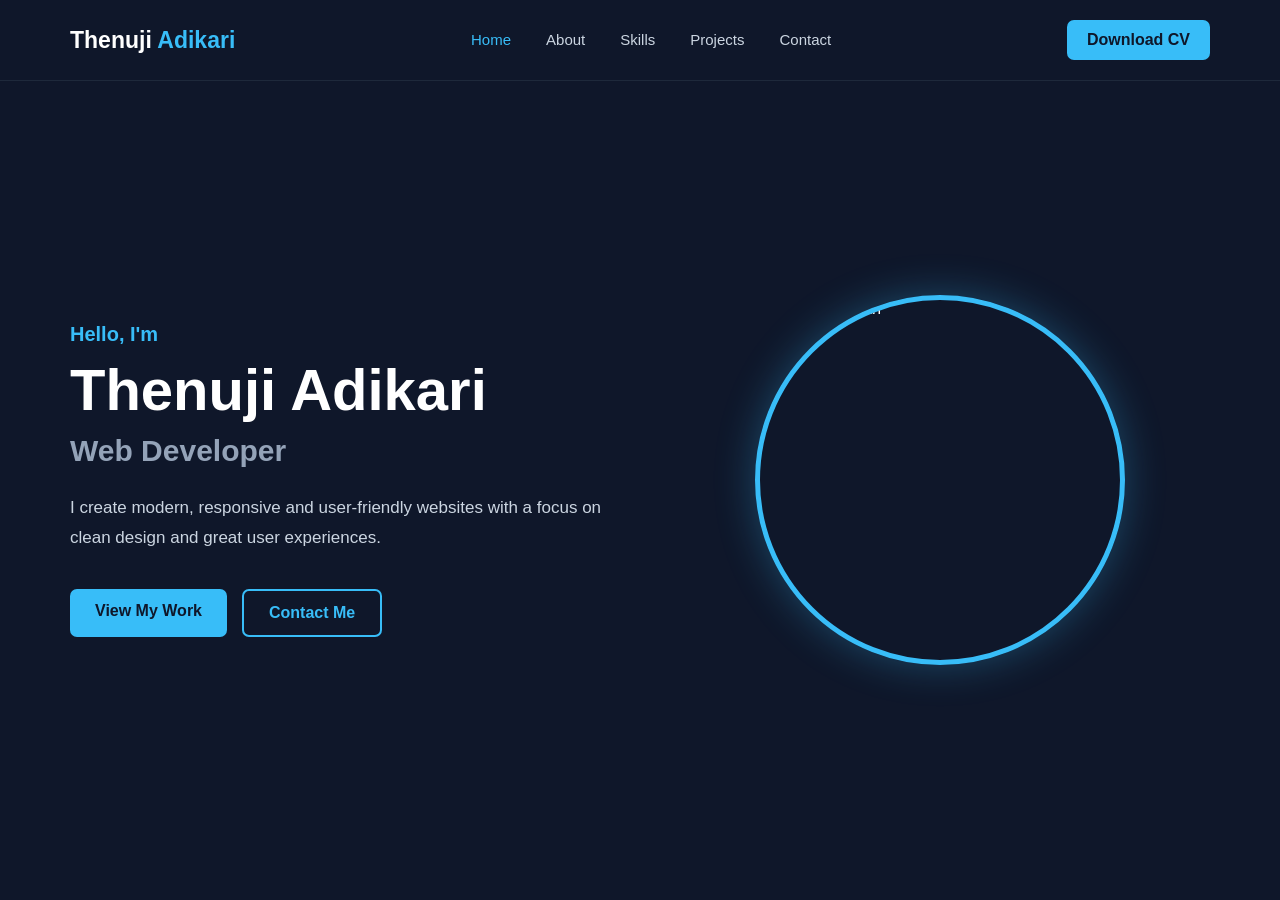
==== index.html @ d885196e "Add files via upload" ====
﻿<!DOCTYPE html>
<html lang="en">

<head>
    <meta charset="UTF-8">
    <meta name="viewport" content="width=device-width, initial-scale=1.0">

    <title>Thenuji Adikari | Web Developer</title>

    <style>
        * {
            margin: 0;
            padding: 0;
            box-sizing: border-box;
        }

        html {
            scroll-behavior: smooth;
        }

        body {
            font-family: Arial, Helvetica, sans-serif;
            background-color: #0f172a;
            color: #ffffff;
        }

        /* =========================
           NAVIGATION
        ========================= */

        header {
            position: fixed;
            top: 0;
            left: 0;
            width: 100%;
            background-color: #0f172a;
            border-bottom: 1px solid #1e293b;
            z-index: 1000;
        }

        .navbar {
            max-width: 1200px;
            height: 80px;
            margin: auto;
            padding: 0 30px;

            display: flex;
            align-items: center;
            justify-content: space-between;
        }

        .logo {
            color: #ffffff;
            font-size: 23px;
            font-weight: bold;
            text-decoration: none;
        }

        .logo span {
            color: #38bdf8;
        }

        .nav-links {
            display: flex;
            align-items: center;
            gap: 35px;
            list-style: none;
        }

        .nav-links a {
            color: #cbd5e1;
            font-size: 15px;
            text-decoration: none;
            transition: 0.3s;
        }

        .nav-links a:hover,
        .nav-links .active {
            color: #38bdf8;
        }

        /* =========================
           DOWNLOAD CV BUTTON
        ========================= */

        .cv-btn {
            background-color: #38bdf8;
            color: #0f172a;
            padding: 11px 20px;
            border-radius: 7px;
            text-decoration: none;
            font-weight: bold;
            transition: 0.3s;
        }

        .cv-btn:hover {
            background-color: #7dd3fc;
            transform: translateY(-2px);
        }

        /* =========================
           MOBILE MENU BUTTON
        ========================= */

        .menu-btn {
            display: none;
            background: none;
            border: none;
            color: #ffffff;
            font-size: 28px;
            cursor: pointer;
        }

        /* =========================
           HOME SECTION
        ========================= */

        .hero {
            max-width: 1200px;
            min-height: 100vh;
            margin: auto;
            padding: 120px 30px 60px;

            display: flex;
            align-items: center;
            justify-content: space-between;
            gap: 60px;
        }

        /* LEFT SIDE */

        .hero-content {
            flex: 1;
        }

        .intro {
            color: #38bdf8;
            font-size: 20px;
            font-weight: 600;
            margin-bottom: 12px;
        }

        .hero h1 {
            font-size: 58px;
            line-height: 1.1;
            margin-bottom: 12px;
        }

        .hero h2 {
            color: #94a3b8;
            font-size: 30px;
            margin-bottom: 25px;
        }

        .hero-description {
            max-width: 600px;
            color: #cbd5e1;
            font-size: 17px;
            line-height: 1.8;
            margin-bottom: 35px;
        }

        /* =========================
           BUTTONS
        ========================= */

        .hero-buttons {
            display: flex;
            gap: 15px;
        }

        .primary-btn,
        .secondary-btn {
            display: inline-block;
            padding: 13px 25px;
            border-radius: 7px;
            text-decoration: none;
            font-weight: bold;
            transition: 0.3s;
        }

        .primary-btn {
            background-color: #38bdf8;
            color: #0f172a;
        }

        .primary-btn:hover {
            background-color: #7dd3fc;
            transform: translateY(-2px);
        }

        .secondary-btn {
            color: #38bdf8;
            border: 2px solid #38bdf8;
        }

        .secondary-btn:hover {
            background-color: #38bdf8;
            color: #0f172a;
            transform: translateY(-2px);
        }

        /* =========================
           PROFILE IMAGE
        ========================= */

        .hero-image {
            flex: 1;

            display: flex;
            justify-content: center;
            align-items: center;
        }

        .hero-image img {
            width: 370px;
            height: 370px;
            object-fit: cover;

            border-radius: 50%;
            border: 5px solid #38bdf8;

            box-shadow: 0 0 40px rgba(56, 189, 248, 0.30);

            transition: 0.3s;
        }

        .hero-image img:hover {
            transform: scale(1.03);

            box-shadow: 0 0 55px rgba(56, 189, 248, 0.45);
        }

        /* =========================
           TABLET / MOBILE
        ========================= */

        @media (max-width: 850px) {

            .nav-links {
                display: none;
                position: absolute;
                top: 80px;
                left: 0;
                width: 100%;
                background-color: #0f172a;
                padding: 25px;
                flex-direction: column;
                gap: 20px;
                border-top: 1px solid #1e293b;
            }

            .nav-links.show {
                display: flex;
            }

            .cv-btn {
                display: none;
            }

            .menu-btn {
                display: block;
            }

            .hero {
                flex-direction: column-reverse;
                text-align: center;
                padding-top: 130px;
            }

            .hero-content {
                display: flex;
                flex-direction: column;
                align-items: center;
            }

            .hero h1 {
                font-size: 42px;
            }

            .hero h2 {
                font-size: 25px;
            }

            .hero-image img {
                width: 260px;
                height: 260px;
            }

            .hero-buttons {
                justify-content: center;
            }
        }

        /* =========================
           SMALL PHONES
        ========================= */

        @media (max-width: 480px) {

            .navbar {
                padding: 0 20px;
            }

            .logo {
                font-size: 20px;
            }

            .hero {
                padding-left: 20px;
                padding-right: 20px;
            }

            .hero h1 {
                font-size: 36px;
            }

            .hero h2 {
                font-size: 22px;
            }

            .hero-description {
                font-size: 15px;
            }

            .hero-buttons {
                flex-direction: column;
                width: 100%;
            }

            .primary-btn,
            .secondary-btn {
                width: 100%;
                text-align: center;
            }

            .hero-image img {
                width: 220px;
                height: 220px;
            }
        }
    </style>

</head>

<body>

    <!-- =========================
         NAVIGATION
    ========================= -->

    <header>

        <nav class="navbar">

            <a href="index.html" class="logo">
                Thenuji <span>Adikari</span>
            </a>

            <ul class="nav-links" id="navLinks">

                <li>
                    <a href="index.html" class="active">Home</a>
                </li>

                <li>
                    <a href="about.html">About</a>
                </li>

                <li>
                    <a href="skills.html">Skills</a>
                </li>

                <li>
                    <a href="projects.html">Projects</a>
                </li>

                <li>
                    <a href="contact.html">Contact</a>
                </li>

            </ul>

            <a href="documents/cv.pdf"
               class="cv-btn"
               download>
                Download CV
            </a>

            <button class="menu-btn"
                    id="menuBtn"
                    type="button">
                ☰
            </button>

        </nav>

    </header>


    <!-- =========================
         HOME
    ========================= -->

    <main>

        <section class="hero">

            <!-- LEFT SIDE -->

            <div class="hero-content">

                <p class="intro">
                    Hello, I'm
                </p>

                <h1>
                    Thenuji Adikari
                </h1>

                <h2>
                    Web Developer
                </h2>

                <p class="hero-description">
                    I create modern, responsive and user-friendly
                    websites with a focus on clean design and
                    great user experiences.
                </p>

                <div class="hero-buttons">

                    <a href="projects.html"
                       class="primary-btn">
                        View My Work
                    </a>

                    <a href="contact.html"
                       class="secondary-btn">
                        Contact Me
                    </a>

                </div>

            </div>


            <!-- RIGHT SIDE -->

            <div class="hero-image">

                <img src="images/profile.jpg"
                     alt="Thenuji Adikari">

            </div>

        </section>

    </main>


    <!-- MOBILE MENU JAVASCRIPT -->

    <script>

        const menuBtn = document.getElementById("menuBtn");
        const navLinks = document.getElementById("navLinks");

        menuBtn.addEventListener("click", function () {
            navLinks.classList.toggle("show");
        });

    </script>

</body>

</html>
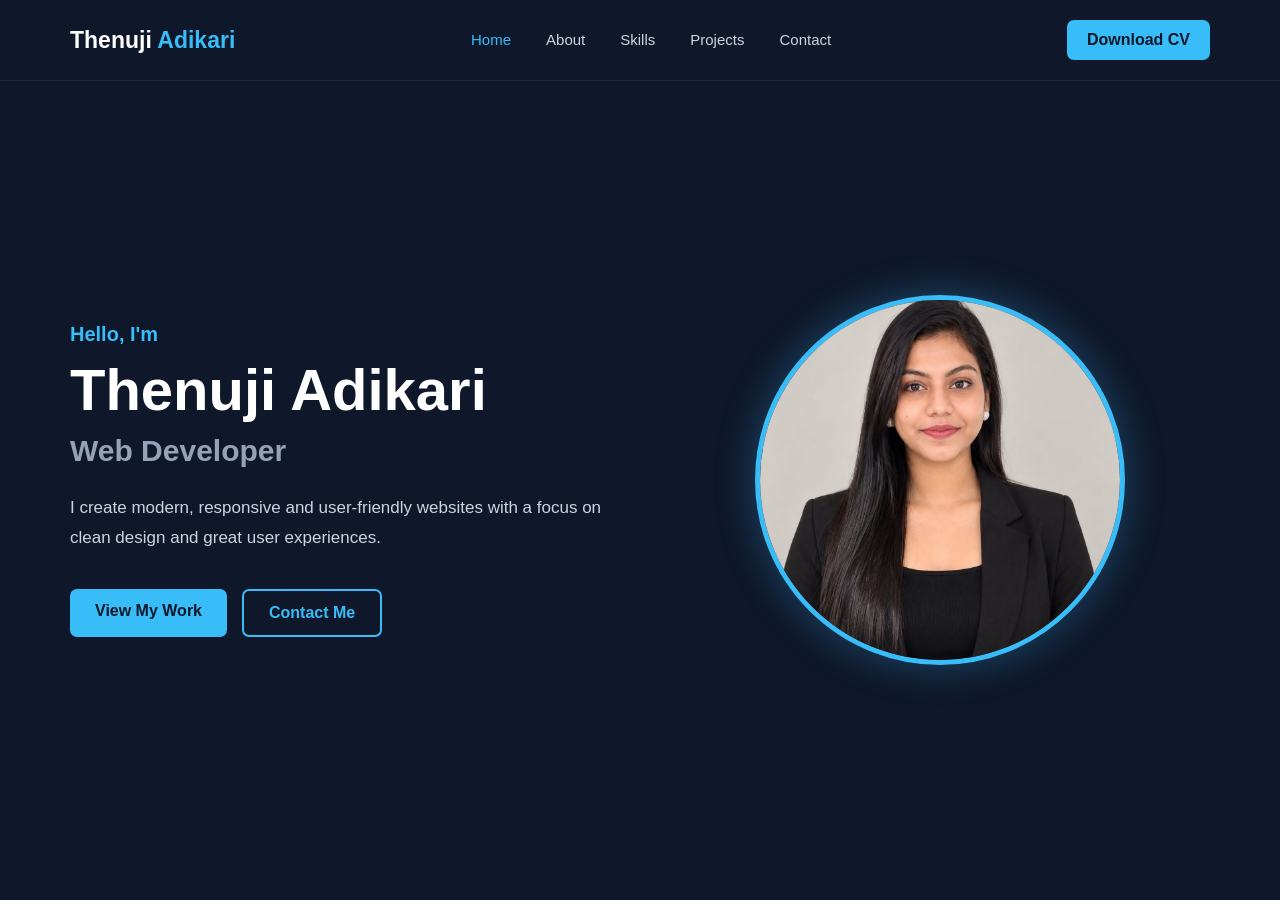
==== commit 92d70ed1: "Add files via upload" ====
--- a/index.html
+++ b/index.html
@@ -381,11 +381,13 @@
 
             </ul>
 
-            <a href="documents/cv.pdf"
-               class="cv-btn"
-               download>
-                Download CV
-            </a>
+
+<!-- DOWNLOAD CV -->
+<a href="Thenuji_Adikari_CV.pdf"
+   class="cv-btn"
+   download>
+    Download CV
+</a>
 
             <button class="menu-btn"
                     id="menuBtn"
@@ -449,8 +451,8 @@
 
             <div class="hero-image">
 
-                <img src="images/profile.jpg"
-                     alt="Thenuji Adikari">
+                <img src="profile.jpg"
+     alt="Thenuji Adikari">
 
             </div>
 
